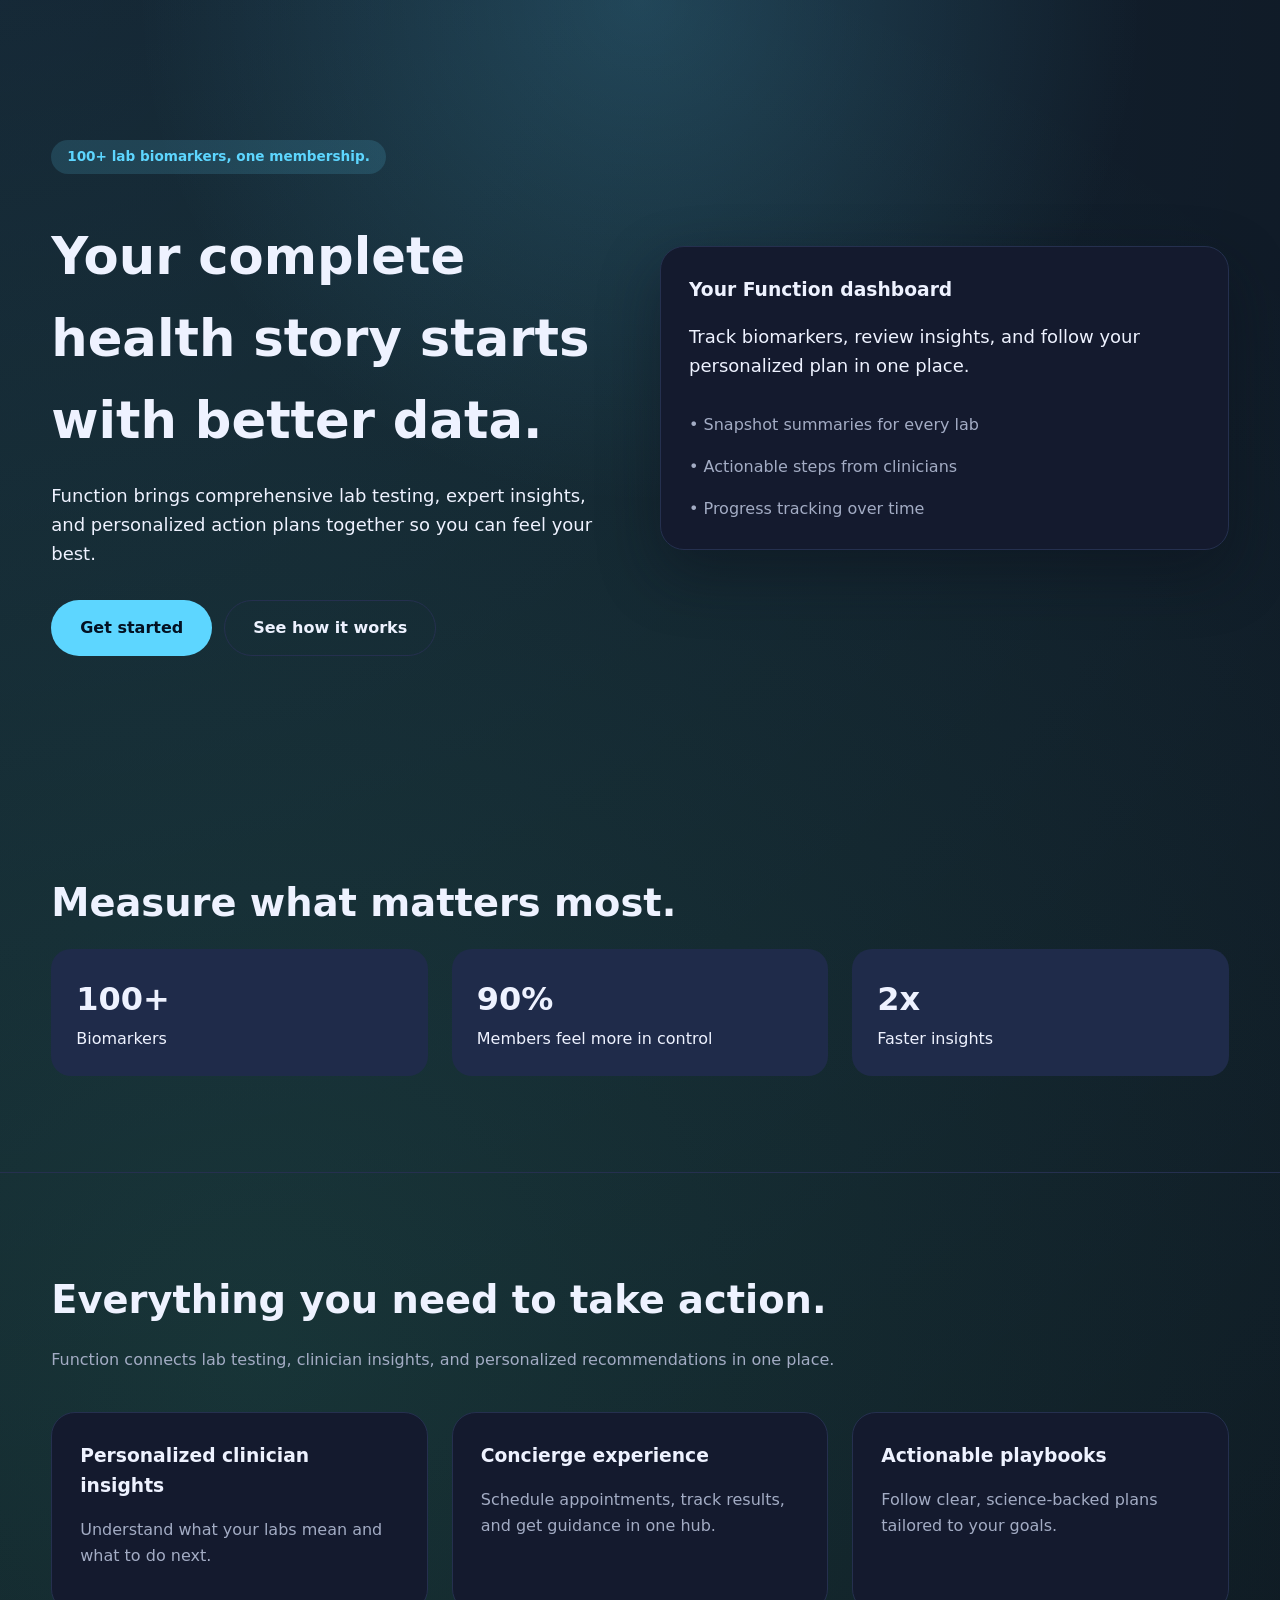
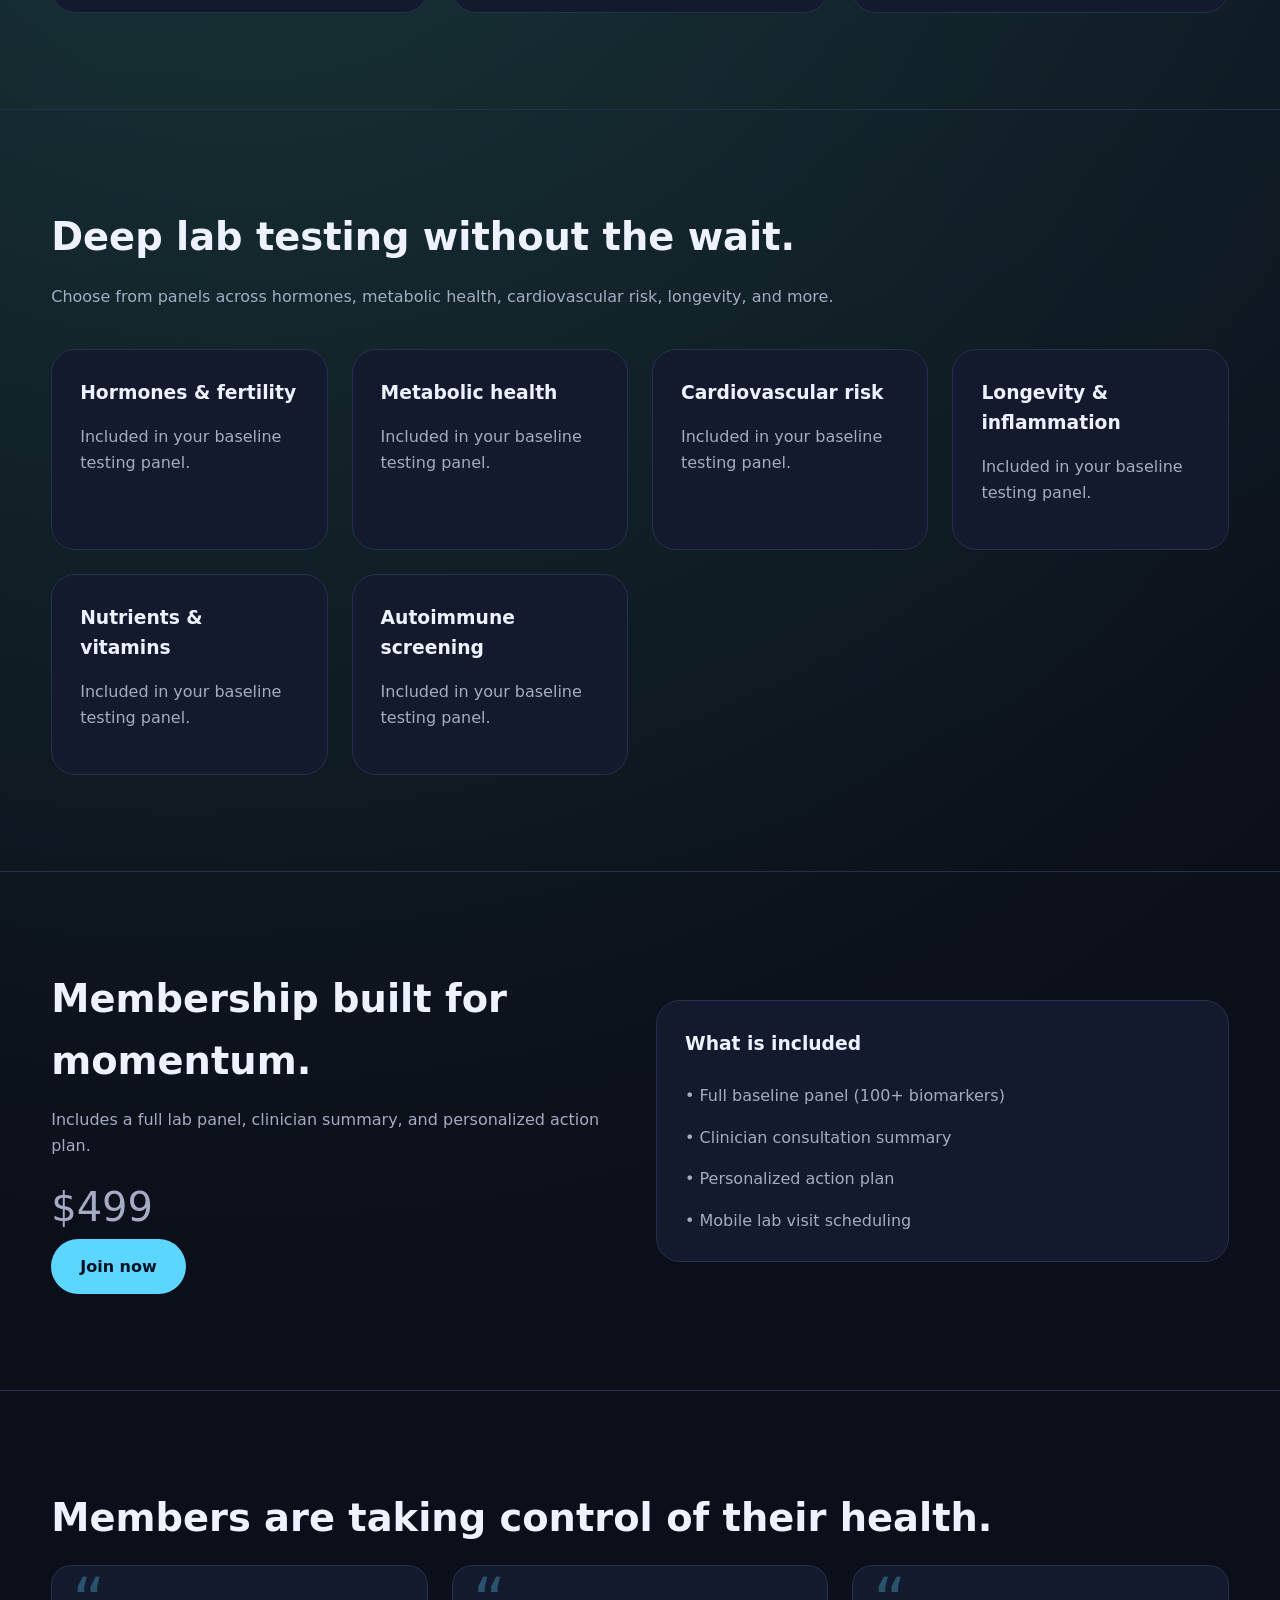
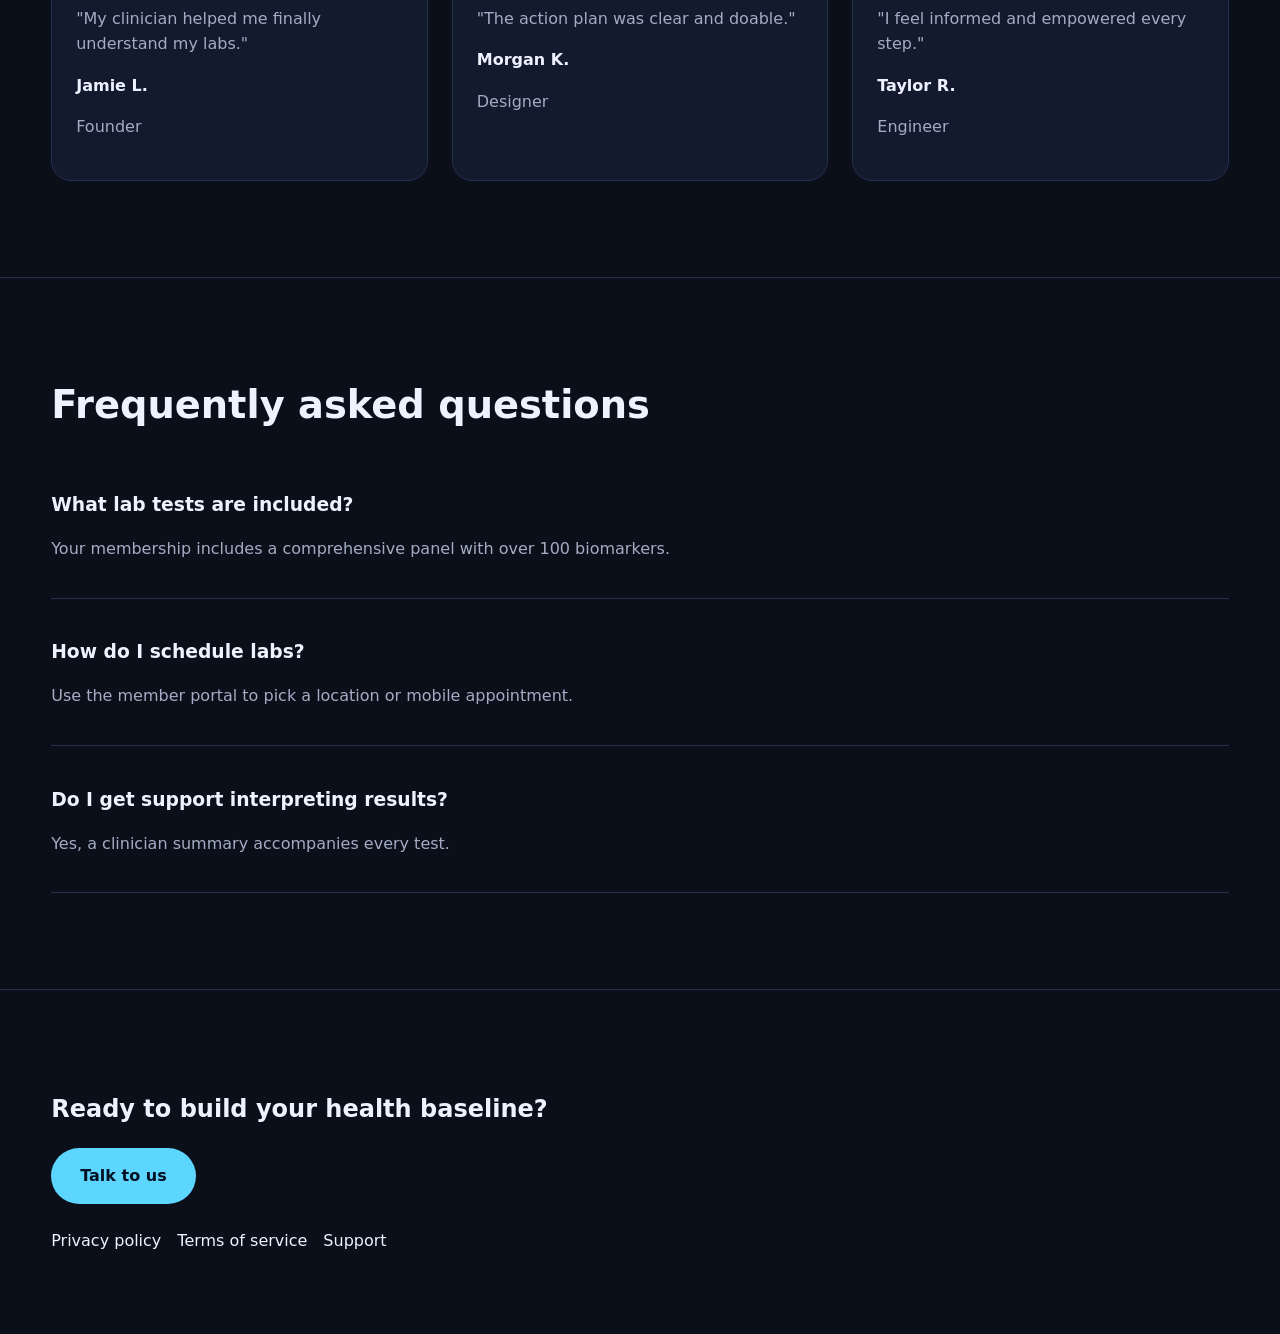
==== index.html @ d1388c2d "Add GitHub Pages entry point" ====
<!DOCTYPE html>
<html lang="en">
  <head>
    <meta charset="UTF-8">
    <meta name="viewport" content="width=device-width, initial-scale=1.0">
    <title>Function Health Clone Preview</title>
    <link rel="stylesheet" href="style.css">
  </head>
  <body>
    <section class="fhc-hero" id="top">
      <div class="fhc-container fhc-hero-grid">
        <div>
          <span class="fhc-pill">100+ lab biomarkers, one membership.</span>
          <h1>Your complete health story starts with better data.</h1>
          <p>Function brings comprehensive lab testing, expert insights, and personalized action plans together so you can feel your best.</p>
          <div class="fhc-badge-list">
            <a class="fhc-button" href="#pricing">Get started</a>
            <a class="fhc-button secondary" href="#labs">See how it works</a>
          </div>
        </div>
        <div class="fhc-card">
          <h3>Your Function dashboard</h3>
          <p>Track biomarkers, review insights, and follow your personalized plan in one place.</p>
          <ul class="fhc-list">
            <li>• Snapshot summaries for every lab</li>
            <li>• Actionable steps from clinicians</li>
            <li>• Progress tracking over time</li>
          </ul>
        </div>
      </div>
    </section>

    <section class="fhc-section" id="stats">
      <div class="fhc-container">
        <h2>Measure what matters most.</h2>
        <div class="fhc-stats">
          <div class="fhc-stat">
            <strong>100+</strong>
            <span>Biomarkers</span>
          </div>
          <div class="fhc-stat">
            <strong>90%</strong>
            <span>Members feel more in control</span>
          </div>
          <div class="fhc-stat">
            <strong>2x</strong>
            <span>Faster insights</span>
          </div>
        </div>
      </div>
    </section>

    <section class="fhc-section" id="benefits">
      <div class="fhc-container">
        <h2>Everything you need to take action.</h2>
        <p>Function connects lab testing, clinician insights, and personalized recommendations in one place.</p>
        <div class="fhc-card-grid">
          <div class="fhc-card">
            <h3>Personalized clinician insights</h3>
            <p>Understand what your labs mean and what to do next.</p>
          </div>
          <div class="fhc-card">
            <h3>Concierge experience</h3>
            <p>Schedule appointments, track results, and get guidance in one hub.</p>
          </div>
          <div class="fhc-card">
            <h3>Actionable playbooks</h3>
            <p>Follow clear, science-backed plans tailored to your goals.</p>
          </div>
        </div>
      </div>
    </section>

    <section class="fhc-section" id="labs">
      <div class="fhc-container">
        <h2>Deep lab testing without the wait.</h2>
        <p>Choose from panels across hormones, metabolic health, cardiovascular risk, longevity, and more.</p>
        <div class="fhc-card-grid">
          <div class="fhc-card">
            <h3>Hormones &amp; fertility</h3>
            <p>Included in your baseline testing panel.</p>
          </div>
          <div class="fhc-card">
            <h3>Metabolic health</h3>
            <p>Included in your baseline testing panel.</p>
          </div>
          <div class="fhc-card">
            <h3>Cardiovascular risk</h3>
            <p>Included in your baseline testing panel.</p>
          </div>
          <div class="fhc-card">
            <h3>Longevity &amp; inflammation</h3>
            <p>Included in your baseline testing panel.</p>
          </div>
          <div class="fhc-card">
            <h3>Nutrients &amp; vitamins</h3>
            <p>Included in your baseline testing panel.</p>
          </div>
          <div class="fhc-card">
            <h3>Autoimmune screening</h3>
            <p>Included in your baseline testing panel.</p>
          </div>
        </div>
      </div>
    </section>

    <section class="fhc-section" id="pricing">
      <div class="fhc-container fhc-pricing">
        <div>
          <h2>Membership built for momentum.</h2>
          <p>Includes a full lab panel, clinician summary, and personalized action plan.</p>
          <p class="fhc-price">$499</p>
          <a class="fhc-button" href="#">Join now</a>
        </div>
        <div class="fhc-card">
          <h3>What is included</h3>
          <ul class="fhc-list">
            <li>• Full baseline panel (100+ biomarkers)</li>
            <li>• Clinician consultation summary</li>
            <li>• Personalized action plan</li>
            <li>• Mobile lab visit scheduling</li>
          </ul>
        </div>
      </div>
    </section>

    <section class="fhc-section" id="testimonials">
      <div class="fhc-container">
        <h2>Members are taking control of their health.</h2>
        <div class="fhc-testimonial">
          <blockquote>
            <p>"My clinician helped me finally understand my labs."</p>
            <strong>Jamie L.</strong>
            <p>Founder</p>
          </blockquote>
          <blockquote>
            <p>"The action plan was clear and doable."</p>
            <strong>Morgan K.</strong>
            <p>Designer</p>
          </blockquote>
          <blockquote>
            <p>"I feel informed and empowered every step."</p>
            <strong>Taylor R.</strong>
            <p>Engineer</p>
          </blockquote>
        </div>
      </div>
    </section>

    <section class="fhc-section" id="faq">
      <div class="fhc-container">
        <h2>Frequently asked questions</h2>
        <div>
          <div class="fhc-faq-item">
            <h3>What lab tests are included?</h3>
            <p>Your membership includes a comprehensive panel with over 100 biomarkers.</p>
          </div>
          <div class="fhc-faq-item">
            <h3>How do I schedule labs?</h3>
            <p>Use the member portal to pick a location or mobile appointment.</p>
          </div>
          <div class="fhc-faq-item">
            <h3>Do I get support interpreting results?</h3>
            <p>Yes, a clinician summary accompanies every test.</p>
          </div>
        </div>
      </div>
    </section>

    <footer class="fhc-footer" id="contact">
      <div class="fhc-container">
        <h2>Ready to build your health baseline?</h2>
        <a class="fhc-button" href="#">Talk to us</a>
        <nav>
          <a href="#">Privacy policy</a>
          <a href="#">Terms of service</a>
          <a href="#">Support</a>
        </nav>
      </div>
    </footer>
  </body>
</html>
---- style.css ----
/*
Theme Name: Function Health Clone
Theme URI: https://www.functionhealth.com/
Author: OpenAI
Description: A customizable WordPress theme inspired by Function Health.
Version: 1.0.0
Text Domain: function-health-clone
*/

:root {
  --fhc-bg: #0b0f1a;
  --fhc-text: #eef2ff;
  --fhc-muted: #a3acc4;
  --fhc-accent: #5dd6ff;
  --fhc-surface: #141a2e;
  --fhc-border: #25304f;
  --fhc-highlight: #1f2b4a;
  --fhc-success: #52f2a9;
}

* {
  box-sizing: border-box;
}

body {
  margin: 0;
  font-family: "Inter", "Segoe UI", system-ui, sans-serif;
  background: radial-gradient(circle at top left, rgba(93, 214, 255, 0.12), transparent 55%),
    radial-gradient(circle at 20% 30%, rgba(82, 242, 169, 0.12), transparent 45%),
    var(--fhc-bg);
  color: var(--fhc-text);
  line-height: 1.6;
}

a {
  color: inherit;
  text-decoration: none;
}

img {
  max-width: 100%;
  display: block;
}

.fhc-container {
  width: min(1200px, 92vw);
  margin: 0 auto;
}

.fhc-section {
  padding: 96px 0;
  border-bottom: 1px solid var(--fhc-border);
  position: relative;
}

.fhc-section h2 {
  font-size: clamp(2rem, 3vw, 3rem);
  margin: 0 0 16px;
}

.fhc-section p {
  color: var(--fhc-muted);
}

.fhc-button {
  display: inline-flex;
  align-items: center;
  gap: 8px;
  padding: 14px 28px;
  border-radius: 999px;
  border: 1px solid transparent;
  font-weight: 600;
  background: var(--fhc-accent);
  color: #031122;
  transition: transform 0.2s ease, box-shadow 0.2s ease, border-color 0.2s ease;
}

.fhc-button:hover {
  transform: translateY(-2px);
  box-shadow: 0 16px 30px rgba(93, 214, 255, 0.25);
}

.fhc-button:focus-visible {
  outline: none;
  border-color: rgba(93, 214, 255, 0.7);
  box-shadow: 0 0 0 4px rgba(93, 214, 255, 0.2);
}

.fhc-button.secondary {
  background: transparent;
  color: var(--fhc-text);
  border-color: var(--fhc-border);
}

.fhc-hero {
  padding: 140px 0 120px;
  background: radial-gradient(circle at top, rgba(93, 214, 255, 0.2), transparent 50%);
}

.fhc-hero .fhc-card {
  box-shadow: 0 24px 60px rgba(11, 15, 26, 0.45);
}

.fhc-hero .fhc-hero-grid {
  display: grid;
  gap: 40px;
  grid-template-columns: repeat(auto-fit, minmax(280px, 1fr));
  align-items: center;
}

.fhc-hero h1 {
  font-size: clamp(2.8rem, 4vw, 4.5rem);
  margin-bottom: 20px;
}

.fhc-hero p {
  font-size: 1.125rem;
  margin-bottom: 32px;
}

.fhc-pill {
  display: inline-flex;
  align-items: center;
  gap: 8px;
  padding: 6px 16px;
  border-radius: 999px;
  background: rgba(93, 214, 255, 0.15);
  color: var(--fhc-accent);
  font-weight: 600;
  font-size: 0.85rem;
}

.fhc-card-grid {
  display: grid;
  gap: 24px;
  grid-template-columns: repeat(auto-fit, minmax(220px, 1fr));
  margin-top: 40px;
}

.fhc-card {
  background: var(--fhc-surface);
  border: 1px solid var(--fhc-border);
  border-radius: 24px;
  padding: 28px;
  transition: transform 0.2s ease, box-shadow 0.2s ease, border-color 0.2s ease;
}

.fhc-card:hover {
  transform: translateY(-6px);
  border-color: rgba(93, 214, 255, 0.4);
  box-shadow: 0 24px 50px rgba(7, 10, 20, 0.45);
}

.fhc-card h3 {
  margin-top: 0;
  margin-bottom: 12px;
}

.fhc-stats {
  display: grid;
  gap: 24px;
  grid-template-columns: repeat(auto-fit, minmax(200px, 1fr));
}

.fhc-stat {
  background: var(--fhc-highlight);
  border-radius: 20px;
  padding: 24px;
  border: 1px solid transparent;
  transition: border-color 0.2s ease, transform 0.2s ease;
}

.fhc-stat:hover {
  border-color: rgba(93, 214, 255, 0.4);
  transform: translateY(-4px);
}

.fhc-stat strong {
  font-size: 2rem;
  display: block;
}

.fhc-pricing {
  display: grid;
  gap: 32px;
  grid-template-columns: repeat(auto-fit, minmax(280px, 1fr));
  align-items: center;
}

.fhc-price {
  font-size: clamp(2.5rem, 3vw, 3.5rem);
  color: var(--fhc-success);
  margin: 0;
}

.fhc-list {
  list-style: none;
  padding: 0;
  margin: 24px 0 0;
  display: grid;
  gap: 16px;
}

.fhc-list li {
  display: flex;
  gap: 12px;
  align-items: flex-start;
  color: var(--fhc-muted);
}

.fhc-testimonial {
  display: grid;
  gap: 24px;
  grid-template-columns: repeat(auto-fit, minmax(260px, 1fr));
}

.fhc-testimonial blockquote {
  margin: 0;
  padding: 24px;
  border-radius: 20px;
  background: var(--fhc-surface);
  border: 1px solid var(--fhc-border);
  position: relative;
}

.fhc-testimonial blockquote::before {
  content: "“";
  position: absolute;
  top: -16px;
  left: 20px;
  font-size: 4rem;
  color: rgba(93, 214, 255, 0.3);
}

.fhc-faq-item {
  border-bottom: 1px solid var(--fhc-border);
  padding: 20px 0;
  transition: color 0.2s ease;
}

.fhc-faq-item h3 {
  margin-bottom: 8px;
}

.fhc-faq-item:hover {
  color: var(--fhc-text);
}

.fhc-footer {
  padding: 80px 0;
}

.fhc-footer nav {
  display: flex;
  flex-wrap: wrap;
  gap: 16px;
  margin-top: 24px;
}

.fhc-badge-list {
  display: flex;
  flex-wrap: wrap;
  gap: 12px;
  margin-top: 20px;
}

.fhc-badge {
  background: rgba(255, 255, 255, 0.06);
  border: 1px solid var(--fhc-border);
  padding: 8px 16px;
  border-radius: 999px;
  font-size: 0.85rem;
}

@media (max-width: 720px) {
  .fhc-section {
    padding: 72px 0;
  }

  .fhc-hero {
    padding: 120px 0 100px;
  }
}
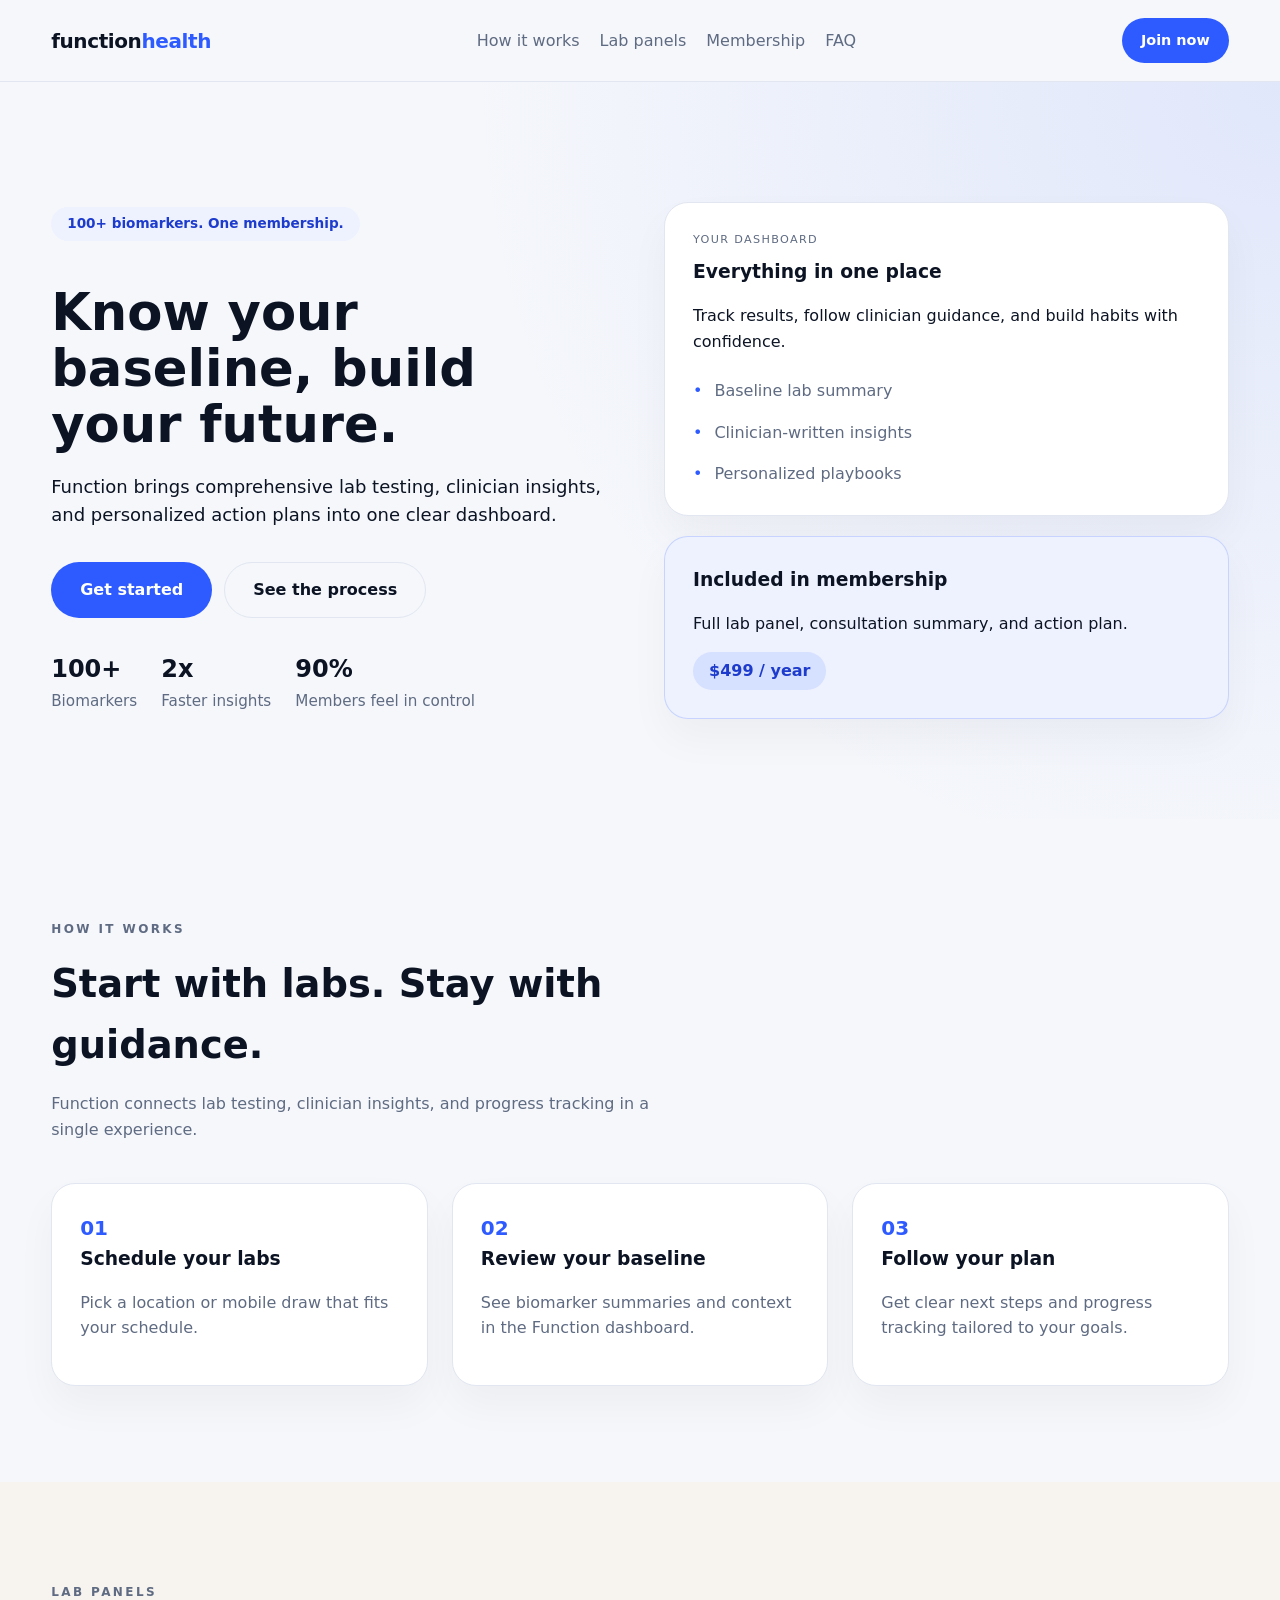
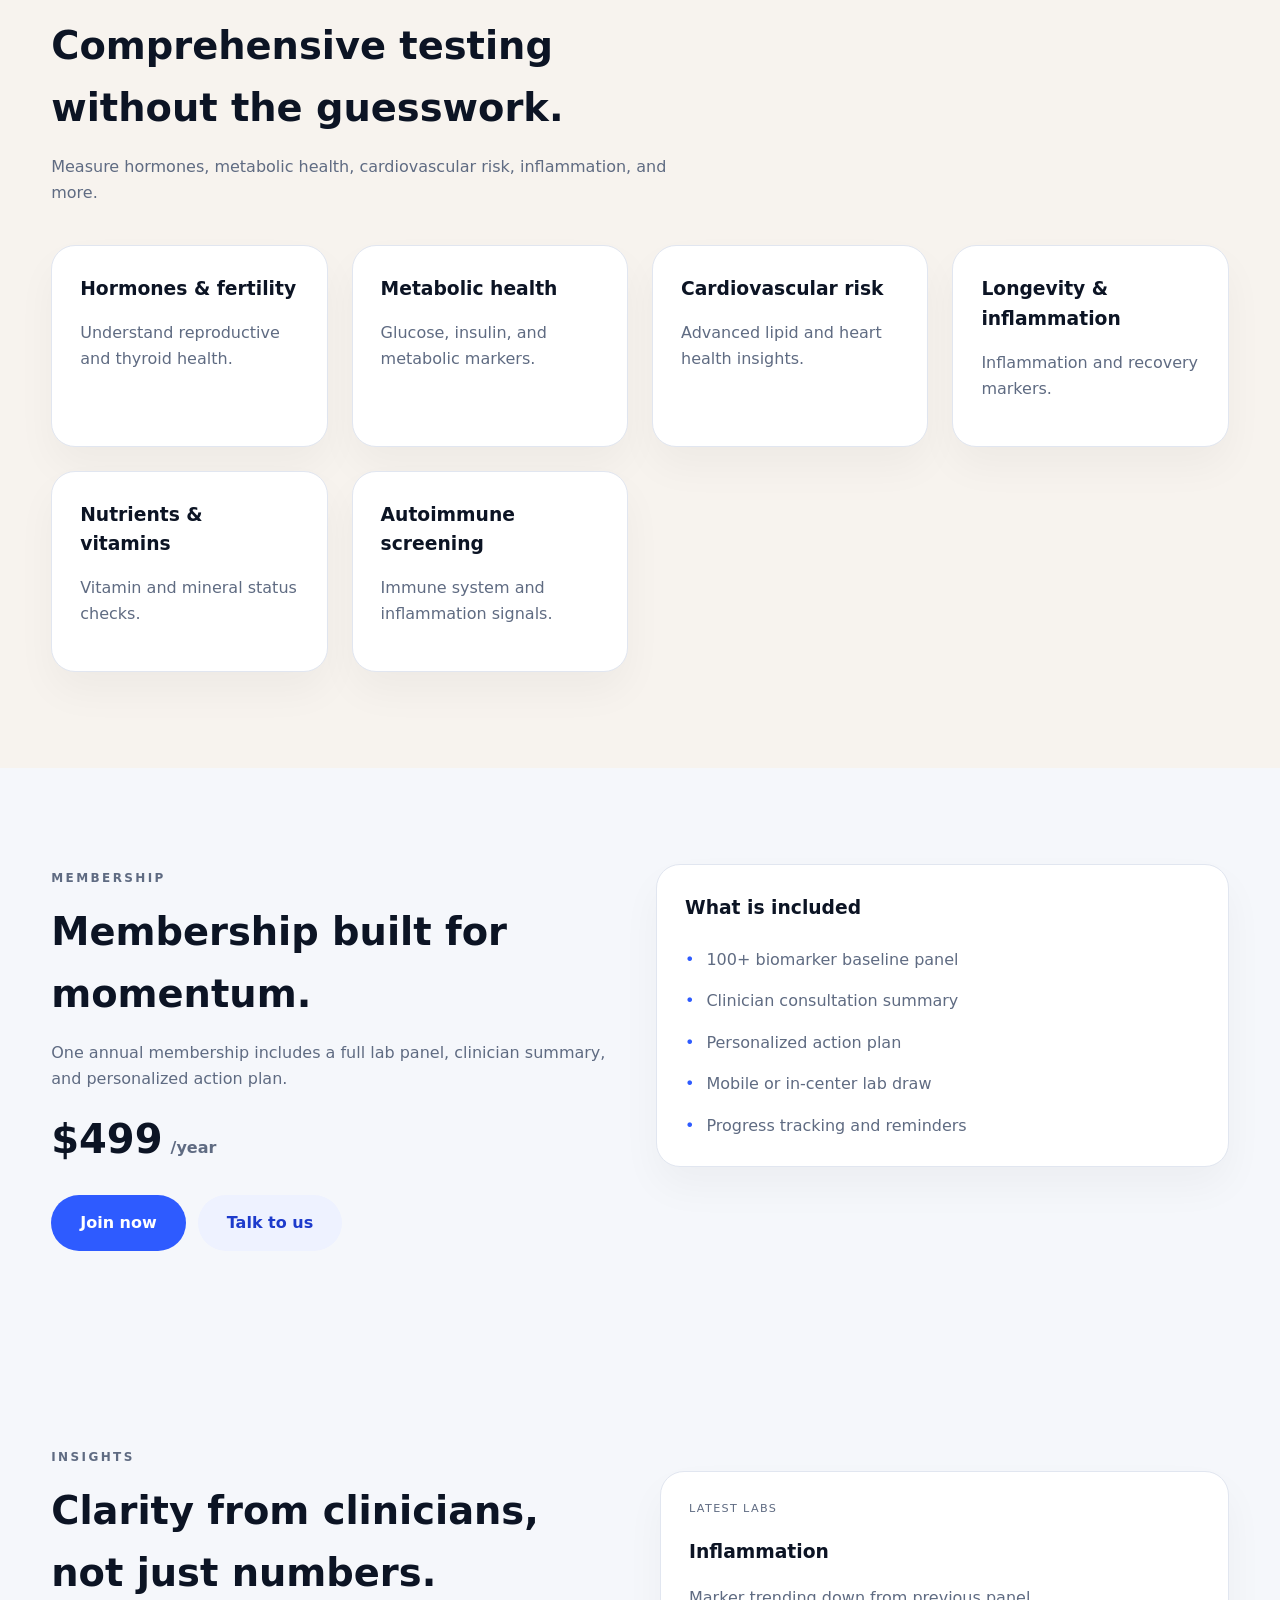
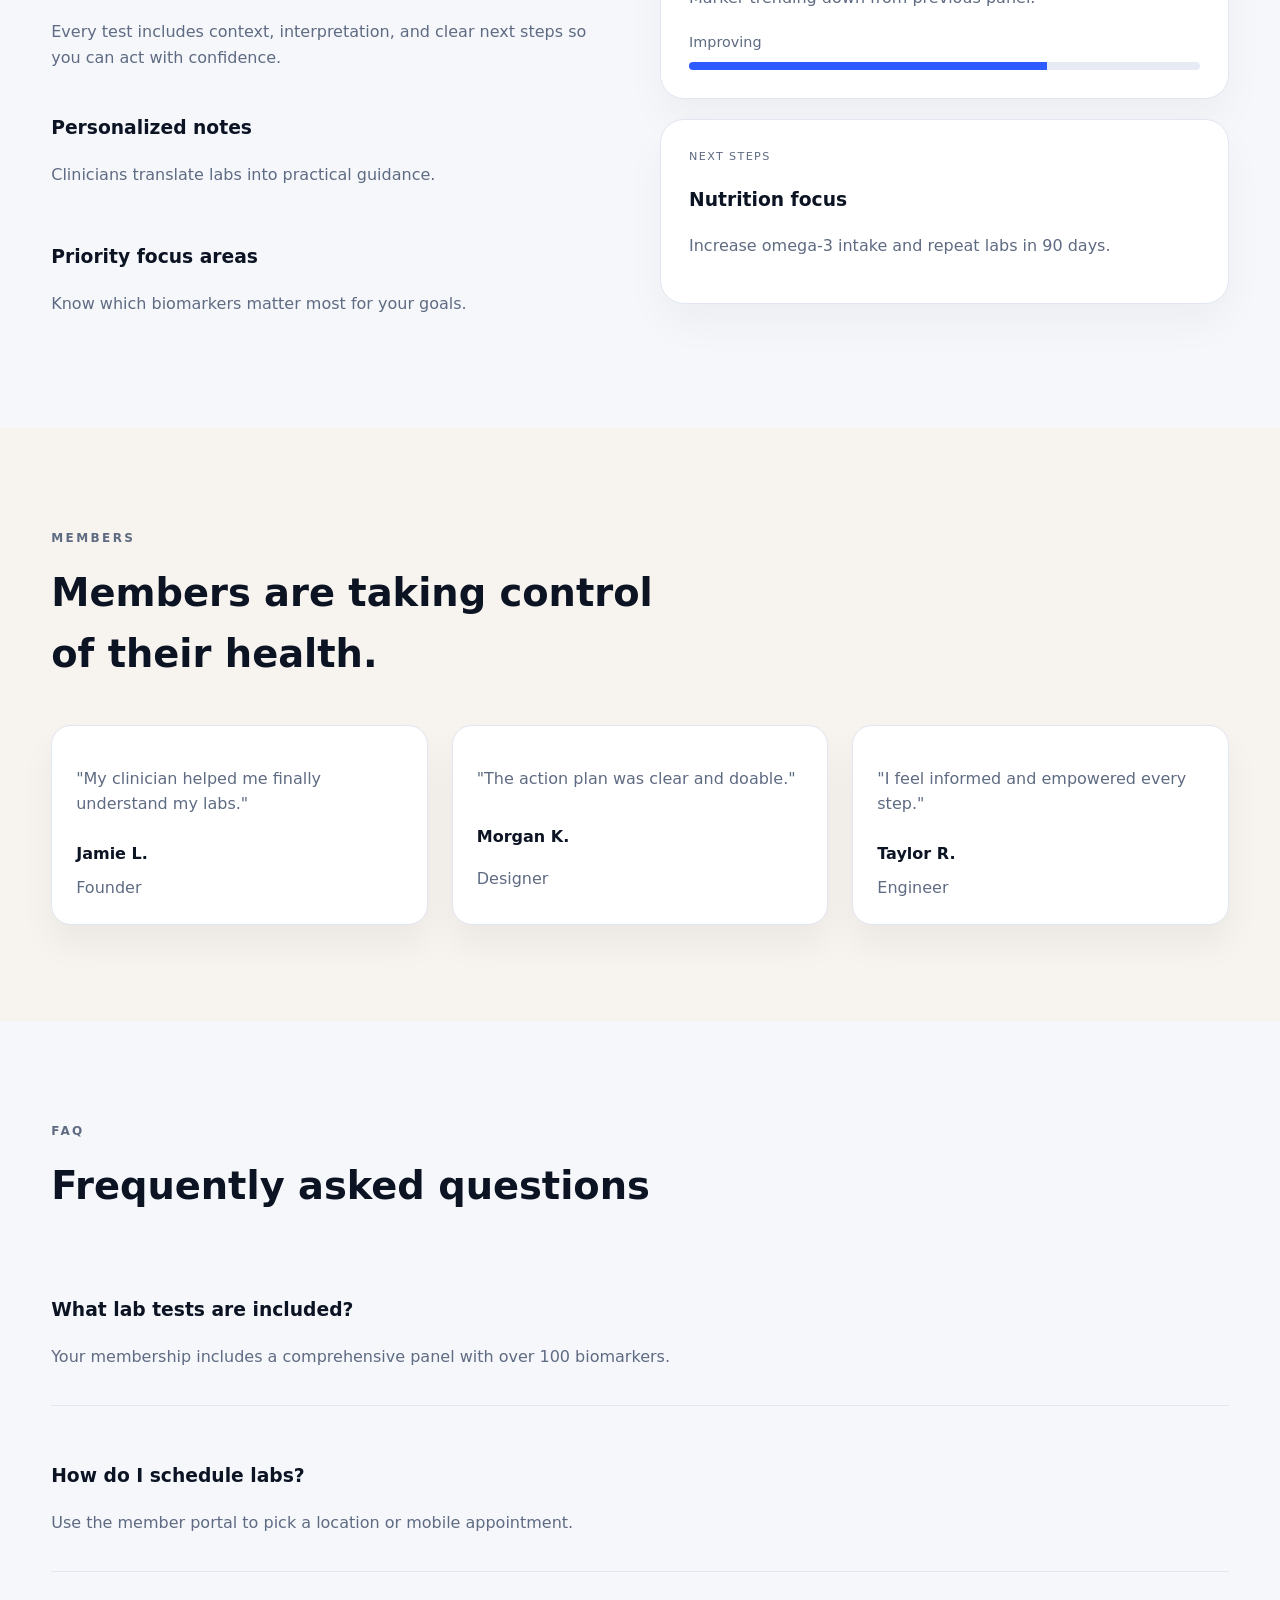
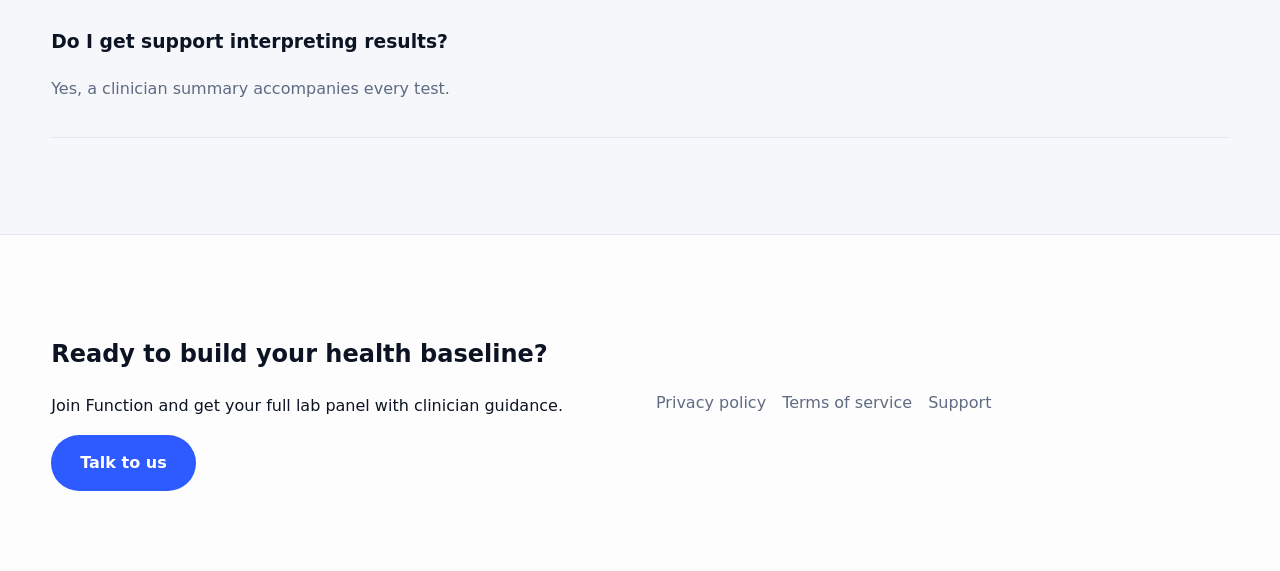
==== commit fb541aef: "Refresh Function Health landing page" ====
--- a/index.html
+++ b/index.html
@@ -7,141 +7,209 @@
     <link rel="stylesheet" href="style.css">
   </head>
   <body>
+    <header class="fhc-header">
+      <div class="fhc-container fhc-header-inner">
+        <a class="fhc-logo" href="#top">function<span>health</span></a>
+        <nav class="fhc-nav">
+          <a href="#how-it-works">How it works</a>
+          <a href="#labs">Lab panels</a>
+          <a href="#membership">Membership</a>
+          <a href="#faq">FAQ</a>
+        </nav>
+        <a class="fhc-button small" href="#membership">Join now</a>
+      </div>
+    </header>
+
     <section class="fhc-hero" id="top">
       <div class="fhc-container fhc-hero-grid">
+        <div class="fhc-hero-copy">
+          <span class="fhc-pill">100+ biomarkers. One membership.</span>
+          <h1>Know your baseline, build your future.</h1>
+          <p>Function brings comprehensive lab testing, clinician insights, and personalized action plans into one clear dashboard.</p>
+          <div class="fhc-badge-list">
+            <a class="fhc-button" href="#membership">Get started</a>
+            <a class="fhc-button secondary" href="#how-it-works">See the process</a>
+          </div>
+          <div class="fhc-hero-stats">
+            <div>
+              <strong>100+</strong>
+              <span>Biomarkers</span>
+            </div>
+            <div>
+              <strong>2x</strong>
+              <span>Faster insights</span>
+            </div>
+            <div>
+              <strong>90%</strong>
+              <span>Members feel in control</span>
+            </div>
+          </div>
+        </div>
+        <div class="fhc-hero-card">
+          <div class="fhc-card">
+            <p class="fhc-card-tag">Your dashboard</p>
+            <h3>Everything in one place</h3>
+            <p>Track results, follow clinician guidance, and build habits with confidence.</p>
+            <ul class="fhc-list">
+              <li>Baseline lab summary</li>
+              <li>Clinician-written insights</li>
+              <li>Personalized playbooks</li>
+            </ul>
+          </div>
+          <div class="fhc-card fhc-card-accent">
+            <h3>Included in membership</h3>
+            <p>Full lab panel, consultation summary, and action plan.</p>
+            <div class="fhc-inline-pill">$499 / year</div>
+          </div>
+        </div>
+      </div>
+    </section>
+
+    <section class="fhc-section" id="how-it-works">
+      <div class="fhc-container">
+        <div class="fhc-section-header">
+          <span class="fhc-eyebrow">How it works</span>
+          <h2>Start with labs. Stay with guidance.</h2>
+          <p>Function connects lab testing, clinician insights, and progress tracking in a single experience.</p>
+        </div>
+        <div class="fhc-step-grid">
+          <div class="fhc-card">
+            <span class="fhc-step">01</span>
+            <h3>Schedule your labs</h3>
+            <p>Pick a location or mobile draw that fits your schedule.</p>
+          </div>
+          <div class="fhc-card">
+            <span class="fhc-step">02</span>
+            <h3>Review your baseline</h3>
+            <p>See biomarker summaries and context in the Function dashboard.</p>
+          </div>
+          <div class="fhc-card">
+            <span class="fhc-step">03</span>
+            <h3>Follow your plan</h3>
+            <p>Get clear next steps and progress tracking tailored to your goals.</p>
+          </div>
+        </div>
+      </div>
+    </section>
+
+    <section class="fhc-section fhc-surface" id="labs">
+      <div class="fhc-container">
+        <div class="fhc-section-header">
+          <span class="fhc-eyebrow">Lab panels</span>
+          <h2>Comprehensive testing without the guesswork.</h2>
+          <p>Measure hormones, metabolic health, cardiovascular risk, inflammation, and more.</p>
+        </div>
+        <div class="fhc-card-grid">
+          <div class="fhc-card">
+            <h3>Hormones &amp; fertility</h3>
+            <p>Understand reproductive and thyroid health.</p>
+          </div>
+          <div class="fhc-card">
+            <h3>Metabolic health</h3>
+            <p>Glucose, insulin, and metabolic markers.</p>
+          </div>
+          <div class="fhc-card">
+            <h3>Cardiovascular risk</h3>
+            <p>Advanced lipid and heart health insights.</p>
+          </div>
+          <div class="fhc-card">
+            <h3>Longevity &amp; inflammation</h3>
+            <p>Inflammation and recovery markers.</p>
+          </div>
+          <div class="fhc-card">
+            <h3>Nutrients &amp; vitamins</h3>
+            <p>Vitamin and mineral status checks.</p>
+          </div>
+          <div class="fhc-card">
+            <h3>Autoimmune screening</h3>
+            <p>Immune system and inflammation signals.</p>
+          </div>
+        </div>
+      </div>
+    </section>
+
+    <section class="fhc-section" id="membership">
+      <div class="fhc-container fhc-membership">
         <div>
-          <span class="fhc-pill">100+ lab biomarkers, one membership.</span>
-          <h1>Your complete health story starts with better data.</h1>
-          <p>Function brings comprehensive lab testing, expert insights, and personalized action plans together so you can feel your best.</p>
+          <span class="fhc-eyebrow">Membership</span>
+          <h2>Membership built for momentum.</h2>
+          <p>One annual membership includes a full lab panel, clinician summary, and personalized action plan.</p>
+          <div class="fhc-price">$499<span>/year</span></div>
           <div class="fhc-badge-list">
-            <a class="fhc-button" href="#pricing">Get started</a>
-            <a class="fhc-button secondary" href="#labs">See how it works</a>
-          </div>
-        </div>
-        <div class="fhc-card">
-          <h3>Your Function dashboard</h3>
-          <p>Track biomarkers, review insights, and follow your personalized plan in one place.</p>
-          <ul class="fhc-list">
-            <li>• Snapshot summaries for every lab</li>
-            <li>• Actionable steps from clinicians</li>
-            <li>• Progress tracking over time</li>
-          </ul>
-        </div>
-      </div>
-    </section>
-
-    <section class="fhc-section" id="stats">
-      <div class="fhc-container">
-        <h2>Measure what matters most.</h2>
-        <div class="fhc-stats">
-          <div class="fhc-stat">
-            <strong>100+</strong>
-            <span>Biomarkers</span>
-          </div>
-          <div class="fhc-stat">
-            <strong>90%</strong>
-            <span>Members feel more in control</span>
-          </div>
-          <div class="fhc-stat">
-            <strong>2x</strong>
-            <span>Faster insights</span>
-          </div>
-        </div>
-      </div>
-    </section>
-
-    <section class="fhc-section" id="benefits">
-      <div class="fhc-container">
-        <h2>Everything you need to take action.</h2>
-        <p>Function connects lab testing, clinician insights, and personalized recommendations in one place.</p>
-        <div class="fhc-card-grid">
-          <div class="fhc-card">
-            <h3>Personalized clinician insights</h3>
-            <p>Understand what your labs mean and what to do next.</p>
-          </div>
-          <div class="fhc-card">
-            <h3>Concierge experience</h3>
-            <p>Schedule appointments, track results, and get guidance in one hub.</p>
-          </div>
-          <div class="fhc-card">
-            <h3>Actionable playbooks</h3>
-            <p>Follow clear, science-backed plans tailored to your goals.</p>
-          </div>
-        </div>
-      </div>
-    </section>
-
-    <section class="fhc-section" id="labs">
-      <div class="fhc-container">
-        <h2>Deep lab testing without the wait.</h2>
-        <p>Choose from panels across hormones, metabolic health, cardiovascular risk, longevity, and more.</p>
-        <div class="fhc-card-grid">
-          <div class="fhc-card">
-            <h3>Hormones &amp; fertility</h3>
-            <p>Included in your baseline testing panel.</p>
-          </div>
-          <div class="fhc-card">
-            <h3>Metabolic health</h3>
-            <p>Included in your baseline testing panel.</p>
-          </div>
-          <div class="fhc-card">
-            <h3>Cardiovascular risk</h3>
-            <p>Included in your baseline testing panel.</p>
-          </div>
-          <div class="fhc-card">
-            <h3>Longevity &amp; inflammation</h3>
-            <p>Included in your baseline testing panel.</p>
-          </div>
-          <div class="fhc-card">
-            <h3>Nutrients &amp; vitamins</h3>
-            <p>Included in your baseline testing panel.</p>
-          </div>
-          <div class="fhc-card">
-            <h3>Autoimmune screening</h3>
-            <p>Included in your baseline testing panel.</p>
-          </div>
-        </div>
-      </div>
-    </section>
-
-    <section class="fhc-section" id="pricing">
-      <div class="fhc-container fhc-pricing">
-        <div>
-          <h2>Membership built for momentum.</h2>
-          <p>Includes a full lab panel, clinician summary, and personalized action plan.</p>
-          <p class="fhc-price">$499</p>
-          <a class="fhc-button" href="#">Join now</a>
+            <a class="fhc-button" href="#">Join now</a>
+            <a class="fhc-button tertiary" href="#faq">Talk to us</a>
+          </div>
         </div>
         <div class="fhc-card">
           <h3>What is included</h3>
           <ul class="fhc-list">
-            <li>• Full baseline panel (100+ biomarkers)</li>
-            <li>• Clinician consultation summary</li>
-            <li>• Personalized action plan</li>
-            <li>• Mobile lab visit scheduling</li>
+            <li>100+ biomarker baseline panel</li>
+            <li>Clinician consultation summary</li>
+            <li>Personalized action plan</li>
+            <li>Mobile or in-center lab draw</li>
+            <li>Progress tracking and reminders</li>
           </ul>
         </div>
       </div>
     </section>
 
-    <section class="fhc-section" id="testimonials">
-      <div class="fhc-container">
-        <h2>Members are taking control of their health.</h2>
+    <section class="fhc-section" id="insights">
+      <div class="fhc-container fhc-insights">
+        <div class="fhc-insights-copy">
+          <span class="fhc-eyebrow">Insights</span>
+          <h2>Clarity from clinicians, not just numbers.</h2>
+          <p>Every test includes context, interpretation, and clear next steps so you can act with confidence.</p>
+          <div class="fhc-highlight-list">
+            <div>
+              <h3>Personalized notes</h3>
+              <p>Clinicians translate labs into practical guidance.</p>
+            </div>
+            <div>
+              <h3>Priority focus areas</h3>
+              <p>Know which biomarkers matter most for your goals.</p>
+            </div>
+          </div>
+        </div>
+        <div class="fhc-insights-panel">
+          <div class="fhc-panel-card">
+            <p class="fhc-card-tag">Latest labs</p>
+            <h3>Inflammation</h3>
+            <p>Marker trending down from previous panel.</p>
+            <div class="fhc-progress">
+              <span>Improving</span>
+              <div class="fhc-progress-bar"><span></span></div>
+            </div>
+          </div>
+          <div class="fhc-panel-card">
+            <p class="fhc-card-tag">Next steps</p>
+            <h3>Nutrition focus</h3>
+            <p>Increase omega-3 intake and repeat labs in 90 days.</p>
+          </div>
+        </div>
+      </div>
+    </section>
+
+    <section class="fhc-section fhc-surface" id="testimonials">
+      <div class="fhc-container">
+        <div class="fhc-section-header">
+          <span class="fhc-eyebrow">Members</span>
+          <h2>Members are taking control of their health.</h2>
+        </div>
         <div class="fhc-testimonial">
           <blockquote>
             <p>"My clinician helped me finally understand my labs."</p>
             <strong>Jamie L.</strong>
-            <p>Founder</p>
+            <span>Founder</span>
           </blockquote>
           <blockquote>
             <p>"The action plan was clear and doable."</p>
             <strong>Morgan K.</strong>
-            <p>Designer</p>
+            <span>Designer</span>
           </blockquote>
           <blockquote>
             <p>"I feel informed and empowered every step."</p>
             <strong>Taylor R.</strong>
-            <p>Engineer</p>
+            <span>Engineer</span>
           </blockquote>
         </div>
       </div>
@@ -149,8 +217,11 @@
 
     <section class="fhc-section" id="faq">
       <div class="fhc-container">
-        <h2>Frequently asked questions</h2>
-        <div>
+        <div class="fhc-section-header">
+          <span class="fhc-eyebrow">FAQ</span>
+          <h2>Frequently asked questions</h2>
+        </div>
+        <div class="fhc-faq">
           <div class="fhc-faq-item">
             <h3>What lab tests are included?</h3>
             <p>Your membership includes a comprehensive panel with over 100 biomarkers.</p>
@@ -168,9 +239,12 @@
     </section>
 
     <footer class="fhc-footer" id="contact">
-      <div class="fhc-container">
-        <h2>Ready to build your health baseline?</h2>
-        <a class="fhc-button" href="#">Talk to us</a>
+      <div class="fhc-container fhc-footer-inner">
+        <div>
+          <h2>Ready to build your health baseline?</h2>
+          <p>Join Function and get your full lab panel with clinician guidance.</p>
+          <a class="fhc-button" href="#membership">Talk to us</a>
+        </div>
         <nav>
           <a href="#">Privacy policy</a>
           <a href="#">Terms of service</a>
--- a/style.css
+++ b/style.css
@@ -8,14 +8,15 @@
 */
 
 :root {
-  --fhc-bg: #0b0f1a;
-  --fhc-text: #eef2ff;
-  --fhc-muted: #a3acc4;
-  --fhc-accent: #5dd6ff;
-  --fhc-surface: #141a2e;
-  --fhc-border: #25304f;
-  --fhc-highlight: #1f2b4a;
-  --fhc-success: #52f2a9;
+  --fhc-bg: #f5f7fb;
+  --fhc-text: #0c1424;
+  --fhc-muted: #5f6b82;
+  --fhc-accent: #2e5bff;
+  --fhc-accent-dark: #1d3bcc;
+  --fhc-surface: #ffffff;
+  --fhc-border: #e1e6f0;
+  --fhc-highlight: #eef2ff;
+  --fhc-warm: #f7f3ee;
 }
 
 * {
@@ -25,9 +26,7 @@
 body {
   margin: 0;
   font-family: "Inter", "Segoe UI", system-ui, sans-serif;
-  background: radial-gradient(circle at top left, rgba(93, 214, 255, 0.12), transparent 55%),
-    radial-gradient(circle at 20% 30%, rgba(82, 242, 169, 0.12), transparent 45%),
-    var(--fhc-bg);
+  background: var(--fhc-bg);
   color: var(--fhc-text);
   line-height: 1.6;
 }
@@ -47,43 +46,83 @@
   margin: 0 auto;
 }
 
+.fhc-header {
+  position: sticky;
+  top: 0;
+  z-index: 10;
+  backdrop-filter: blur(10px);
+  background: rgba(245, 247, 251, 0.85);
+  border-bottom: 1px solid var(--fhc-border);
+}
+
+.fhc-header-inner {
+  display: flex;
+  align-items: center;
+  justify-content: space-between;
+  padding: 18px 0;
+  gap: 24px;
+}
+
+.fhc-logo {
+  font-size: 1.25rem;
+  font-weight: 700;
+  letter-spacing: -0.02em;
+}
+
+.fhc-logo span {
+  color: var(--fhc-accent);
+}
+
+.fhc-nav {
+  display: flex;
+  gap: 20px;
+  font-weight: 500;
+  color: var(--fhc-muted);
+}
+
+.fhc-nav a:hover {
+  color: var(--fhc-text);
+}
+
 .fhc-section {
   padding: 96px 0;
-  border-bottom: 1px solid var(--fhc-border);
-  position: relative;
+}
+
+.fhc-section-header {
+  max-width: 640px;
+  margin-bottom: 40px;
 }
 
 .fhc-section h2 {
   font-size: clamp(2rem, 3vw, 3rem);
-  margin: 0 0 16px;
+  margin: 12px 0 16px;
 }
 
 .fhc-section p {
   color: var(--fhc-muted);
+}
+
+.fhc-surface {
+  background: var(--fhc-warm);
 }
 
 .fhc-button {
   display: inline-flex;
   align-items: center;
+  justify-content: center;
   gap: 8px;
   padding: 14px 28px;
   border-radius: 999px;
   border: 1px solid transparent;
   font-weight: 600;
   background: var(--fhc-accent);
-  color: #031122;
+  color: #ffffff;
   transition: transform 0.2s ease, box-shadow 0.2s ease, border-color 0.2s ease;
 }
 
 .fhc-button:hover {
   transform: translateY(-2px);
-  box-shadow: 0 16px 30px rgba(93, 214, 255, 0.25);
-}
-
-.fhc-button:focus-visible {
-  outline: none;
-  border-color: rgba(93, 214, 255, 0.7);
-  box-shadow: 0 0 0 4px rgba(93, 214, 255, 0.2);
+  box-shadow: 0 12px 24px rgba(46, 91, 255, 0.25);
 }
 
 .fhc-button.secondary {
@@ -92,28 +131,41 @@
   border-color: var(--fhc-border);
 }
 
+.fhc-button.tertiary {
+  background: var(--fhc-highlight);
+  color: var(--fhc-accent-dark);
+}
+
+.fhc-button.small {
+  padding: 10px 18px;
+  font-size: 0.9rem;
+}
+
+.fhc-button:focus-visible {
+  outline: none;
+  border-color: rgba(46, 91, 255, 0.6);
+  box-shadow: 0 0 0 4px rgba(46, 91, 255, 0.2);
+}
+
 .fhc-hero {
-  padding: 140px 0 120px;
-  background: radial-gradient(circle at top, rgba(93, 214, 255, 0.2), transparent 50%);
-}
-
-.fhc-hero .fhc-card {
-  box-shadow: 0 24px 60px rgba(11, 15, 26, 0.45);
-}
-
-.fhc-hero .fhc-hero-grid {
-  display: grid;
-  gap: 40px;
+  padding: 120px 0 100px;
+  background: radial-gradient(circle at top right, rgba(46, 91, 255, 0.1), transparent 55%);
+}
+
+.fhc-hero-grid {
+  display: grid;
+  gap: 48px;
   grid-template-columns: repeat(auto-fit, minmax(280px, 1fr));
   align-items: center;
 }
 
-.fhc-hero h1 {
+.fhc-hero-copy h1 {
   font-size: clamp(2.8rem, 4vw, 4.5rem);
   margin-bottom: 20px;
-}
-
-.fhc-hero p {
+  line-height: 1.1;
+}
+
+.fhc-hero-copy p {
   font-size: 1.125rem;
   margin-bottom: 32px;
 }
@@ -124,31 +176,43 @@
   gap: 8px;
   padding: 6px 16px;
   border-radius: 999px;
-  background: rgba(93, 214, 255, 0.15);
-  color: var(--fhc-accent);
+  background: var(--fhc-highlight);
+  color: var(--fhc-accent-dark);
   font-weight: 600;
   font-size: 0.85rem;
 }
 
-.fhc-card-grid {
+.fhc-hero-stats {
+  display: flex;
+  flex-wrap: wrap;
+  gap: 24px;
+  margin-top: 32px;
+}
+
+.fhc-hero-stats strong {
+  font-size: 1.5rem;
+  display: block;
+}
+
+.fhc-hero-stats span {
+  color: var(--fhc-muted);
+  font-size: 0.95rem;
+}
+
+.fhc-card-grid,
+.fhc-step-grid {
   display: grid;
   gap: 24px;
   grid-template-columns: repeat(auto-fit, minmax(220px, 1fr));
-  margin-top: 40px;
-}
-
-.fhc-card {
+}
+
+.fhc-card,
+.fhc-panel-card {
   background: var(--fhc-surface);
   border: 1px solid var(--fhc-border);
   border-radius: 24px;
   padding: 28px;
-  transition: transform 0.2s ease, box-shadow 0.2s ease, border-color 0.2s ease;
-}
-
-.fhc-card:hover {
-  transform: translateY(-6px);
-  border-color: rgba(93, 214, 255, 0.4);
-  box-shadow: 0 24px 50px rgba(7, 10, 20, 0.45);
+  box-shadow: 0 20px 40px rgba(14, 18, 32, 0.04);
 }
 
 .fhc-card h3 {
@@ -156,41 +220,58 @@
   margin-bottom: 12px;
 }
 
-.fhc-stats {
-  display: grid;
-  gap: 24px;
-  grid-template-columns: repeat(auto-fit, minmax(200px, 1fr));
-}
-
-.fhc-stat {
+.fhc-card-accent {
   background: var(--fhc-highlight);
-  border-radius: 20px;
-  padding: 24px;
-  border: 1px solid transparent;
-  transition: border-color 0.2s ease, transform 0.2s ease;
-}
-
-.fhc-stat:hover {
-  border-color: rgba(93, 214, 255, 0.4);
-  transform: translateY(-4px);
-}
-
-.fhc-stat strong {
-  font-size: 2rem;
-  display: block;
-}
-
-.fhc-pricing {
+  border-color: rgba(46, 91, 255, 0.2);
+}
+
+.fhc-hero-card {
+  display: grid;
+  gap: 20px;
+}
+
+.fhc-card-tag {
+  text-transform: uppercase;
+  letter-spacing: 0.12em;
+  font-size: 0.7rem;
+  color: var(--fhc-muted);
+  margin: 0 0 8px;
+}
+
+.fhc-inline-pill {
+  display: inline-flex;
+  align-items: center;
+  background: rgba(46, 91, 255, 0.12);
+  color: var(--fhc-accent-dark);
+  padding: 6px 16px;
+  border-radius: 999px;
+  font-weight: 600;
+}
+
+.fhc-step {
+  font-weight: 700;
+  font-size: 1.25rem;
+  color: var(--fhc-accent);
+}
+
+.fhc-membership {
   display: grid;
   gap: 32px;
   grid-template-columns: repeat(auto-fit, minmax(280px, 1fr));
-  align-items: center;
+  align-items: start;
 }
 
 .fhc-price {
   font-size: clamp(2.5rem, 3vw, 3.5rem);
-  color: var(--fhc-success);
-  margin: 0;
+  color: var(--fhc-text);
+  margin: 16px 0 24px;
+  font-weight: 700;
+}
+
+.fhc-price span {
+  font-size: 1rem;
+  color: var(--fhc-muted);
+  margin-left: 8px;
 }
 
 .fhc-list {
@@ -206,6 +287,51 @@
   gap: 12px;
   align-items: flex-start;
   color: var(--fhc-muted);
+}
+
+.fhc-list li::before {
+  content: "•";
+  color: var(--fhc-accent);
+}
+
+.fhc-insights {
+  display: grid;
+  gap: 40px;
+  grid-template-columns: repeat(auto-fit, minmax(280px, 1fr));
+  align-items: center;
+}
+
+.fhc-highlight-list {
+  display: grid;
+  gap: 20px;
+  margin-top: 24px;
+}
+
+.fhc-insights-panel {
+  display: grid;
+  gap: 20px;
+}
+
+.fhc-progress {
+  display: grid;
+  gap: 8px;
+  margin-top: 20px;
+  color: var(--fhc-muted);
+  font-size: 0.9rem;
+}
+
+.fhc-progress-bar {
+  background: #e7ebf4;
+  border-radius: 999px;
+  height: 8px;
+  overflow: hidden;
+}
+
+.fhc-progress-bar span {
+  display: block;
+  width: 70%;
+  height: 100%;
+  background: var(--fhc-accent);
 }
 
 .fhc-testimonial {
@@ -220,41 +346,43 @@
   border-radius: 20px;
   background: var(--fhc-surface);
   border: 1px solid var(--fhc-border);
-  position: relative;
-}
-
-.fhc-testimonial blockquote::before {
-  content: "“";
-  position: absolute;
-  top: -16px;
-  left: 20px;
-  font-size: 4rem;
-  color: rgba(93, 214, 255, 0.3);
+  box-shadow: 0 20px 35px rgba(14, 18, 32, 0.05);
+  display: grid;
+  gap: 8px;
+}
+
+.fhc-testimonial span {
+  color: var(--fhc-muted);
+}
+
+.fhc-faq {
+  display: grid;
+  gap: 16px;
 }
 
 .fhc-faq-item {
   border-bottom: 1px solid var(--fhc-border);
   padding: 20px 0;
-  transition: color 0.2s ease;
-}
-
-.fhc-faq-item h3 {
-  margin-bottom: 8px;
-}
-
-.fhc-faq-item:hover {
-  color: var(--fhc-text);
 }
 
 .fhc-footer {
   padding: 80px 0;
+  border-top: 1px solid var(--fhc-border);
+  background: #fdfdfd;
+}
+
+.fhc-footer-inner {
+  display: grid;
+  gap: 32px;
+  grid-template-columns: repeat(auto-fit, minmax(260px, 1fr));
+  align-items: center;
 }
 
 .fhc-footer nav {
   display: flex;
   flex-wrap: wrap;
   gap: 16px;
-  margin-top: 24px;
+  color: var(--fhc-muted);
 }
 
 .fhc-badge-list {
@@ -264,12 +392,18 @@
   margin-top: 20px;
 }
 
-.fhc-badge {
-  background: rgba(255, 255, 255, 0.06);
-  border: 1px solid var(--fhc-border);
-  padding: 8px 16px;
-  border-radius: 999px;
-  font-size: 0.85rem;
+.fhc-eyebrow {
+  text-transform: uppercase;
+  letter-spacing: 0.2em;
+  font-size: 0.75rem;
+  color: var(--fhc-muted);
+  font-weight: 600;
+}
+
+@media (max-width: 900px) {
+  .fhc-nav {
+    display: none;
+  }
 }
 
 @media (max-width: 720px) {
@@ -278,6 +412,11 @@
   }
 
   .fhc-hero {
-    padding: 120px 0 100px;
+    padding: 110px 0 90px;
   }
-}
+
+  .fhc-header-inner {
+    flex-wrap: wrap;
+    justify-content: center;
+  }
+}
